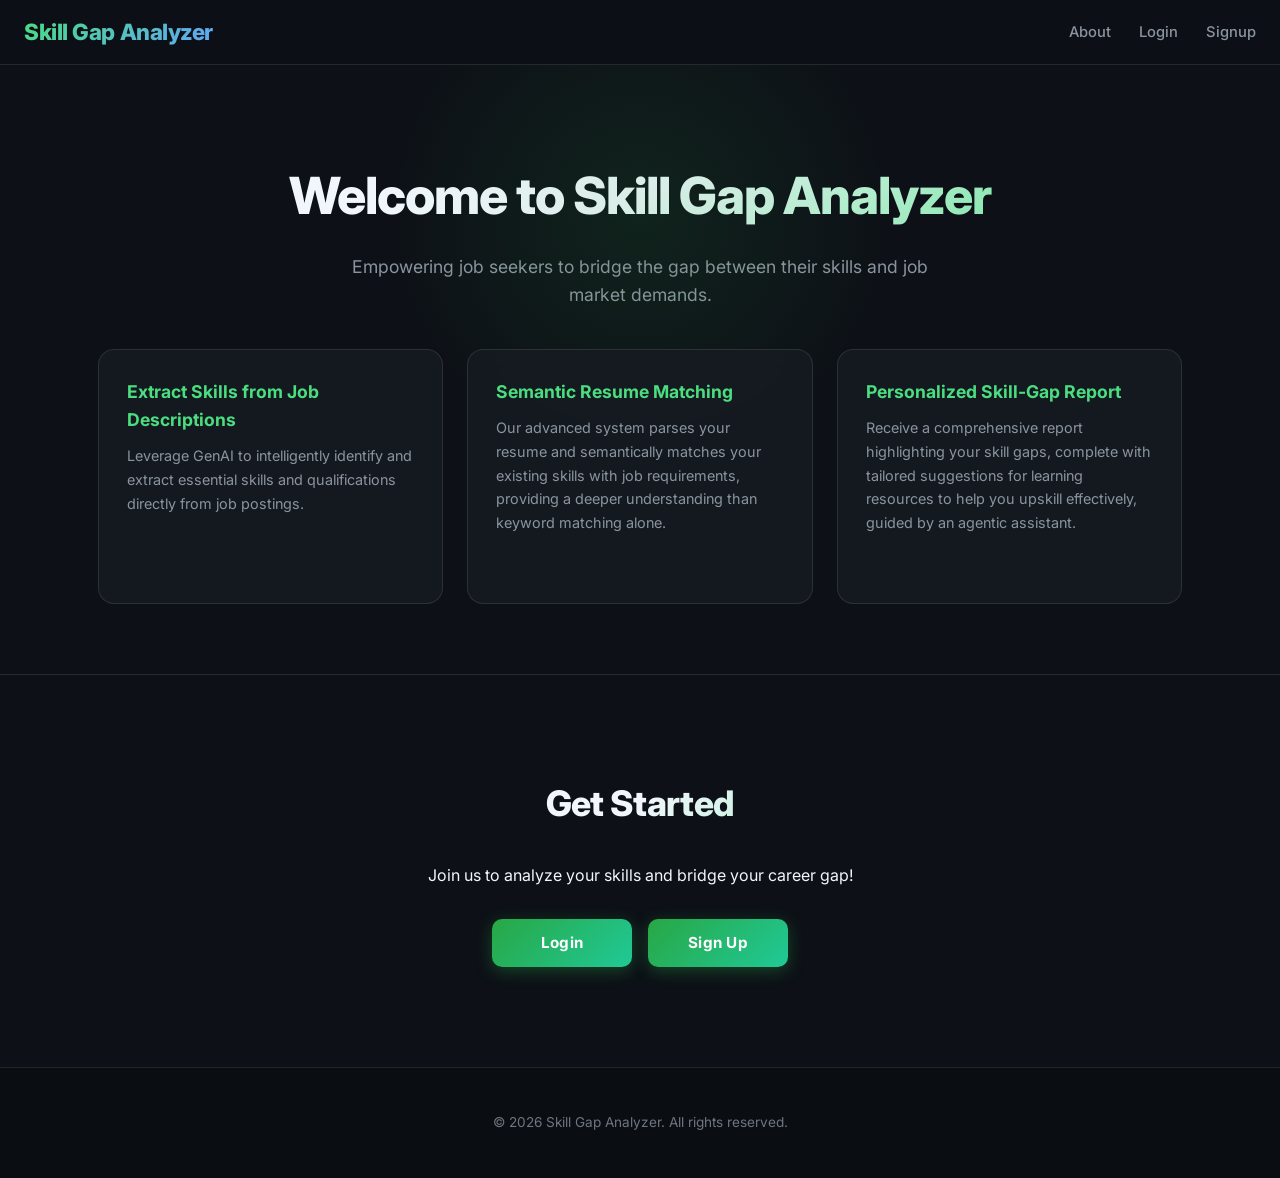
==== frontend/index.html @ 2417e0c7 "Developed the Analyze Skill Gap module" ====
<!DOCTYPE html>
<html lang="en">
<head>
    <meta charset="UTF-8">
    <meta name="viewport" content="width=device-width, initial-scale=1.0">
    <title>Skill Gap Analyzer - About</title>
    <link rel="preconnect" href="https://fonts.googleapis.com">
    <link rel="preconnect" href="https://fonts.gstatic.com" crossorigin>
    <link href="https://fonts.googleapis.com/css2?family=Inter:wght@300;400;500;600;700;800&display=swap" rel="stylesheet">
    <link rel="stylesheet" href="css/style.css">
</head>
<body>
    <header>
        <nav>
            <div class="logo">Skill Gap Analyzer</div>
            <div class="nav-links">
                <a href="index.html">About</a>
                <a href="login.html">Login</a>
                <a href="signup.html">Signup</a>
            </div>
        </nav>
    </header>

    <main>
        <section id="about" class="hero">
            <div class="container">
                <h1>Welcome to Skill Gap Analyzer</h1>
                <p>Empowering job seekers to bridge the gap between their skills and job market demands.</p>
                <div class="features">
                    <div class="feature-item">
                        <h3>Extract Skills from Job Descriptions</h3>
                        <p>Leverage GenAI to intelligently identify and extract essential skills and qualifications directly from job postings.</p>
                    </div>
                    <div class="feature-item">
                        <h3>Semantic Resume Matching</h3>
                        <p>Our advanced system parses your resume and semantically matches your existing skills with job requirements, providing a deeper understanding than keyword matching alone.</p>
                    </div>
                    <div class="feature-item">
                        <h3>Personalized Skill-Gap Report</h3>
                        <p>Receive a comprehensive report highlighting your skill gaps, complete with tailored suggestions for learning resources to help you upskill effectively, guided by an agentic assistant.</p>
                    </div>
                </div>
            </div>
        </section>

        <section id="auth-options" class="auth-section">
            <div class="container">
                <h2>Get Started</h2>
                <p>Join us to analyze your skills and bridge your career gap!</p>
                <div class="auth-buttons">
                    <a href="login.html" class="btn">Login</a>
                    <a href="signup.html" class="btn">Sign Up</a>
                </div>
            </div>
        </section>
    </main>

    <footer>
        <div class="container">
            <p>&copy; 2026 Skill Gap Analyzer. All rights reserved.</p>
        </div>
    </footer>

    <script src="js/script.js"></script>
</body>
</html>
---- frontend/css/style.css ----
/* =============================================
   Skill Gap Analyzer — Global Dark Theme
   Matches the premium look of skill-gap-reports
   ============================================= */

@import url('https://fonts.googleapis.com/css2?family=Inter:wght@300;400;500;600;700;800&display=swap');

/* ---------- CSS Variables ---------- */
:root {
    --brand:        #28a745;
    --brand-light:  #4ade80;
    --brand-glow:   rgba(40, 167, 69, 0.35);
    --blue-accent:  #6366f1;
    --amber:        #f59e0b;

    --bg-dark:   #0d1117;
    --bg-card:   rgba(22, 27, 34, 0.90);
    --bg-glass:  rgba(255, 255, 255, 0.05);
    --border:    rgba(255, 255, 255, 0.10);

    --text-primary: #f0f6fc;
    --text-muted:   #8b949e;
    --text-subtle:  #6e7681;

    --radius:    16px;
    --radius-sm: 10px;
    --shadow-card: 0 8px 32px rgba(0, 0, 0, 0.45);
}

/* ---------- Reset & Base ---------- */
*, *::before, *::after { box-sizing: border-box; margin: 0; padding: 0; }

body {
    font-family: 'Inter', Arial, sans-serif;
    background-color: var(--bg-dark);
    color: var(--text-primary);
    line-height: 1.6;
    min-height: 100vh;
}

.container {
    width: 90%;
    max-width: 1200px;
    margin: 0 auto;
    padding: 20px 0;
}

/* ---------- Header & Nav ---------- */
header {
    background: rgba(13, 17, 23, 0.95);
    border-bottom: 1px solid var(--border);
    backdrop-filter: blur(12px);
    position: sticky;
    top: 0;
    z-index: 100;
    padding: 0;
}

header nav {
    display: flex;
    justify-content: space-between;
    align-items: center;
    padding: 14px 24px;
}

.logo {
    font-size: 1.4em;
    font-weight: 800;
    background: linear-gradient(135deg, var(--brand-light) 0%, #60a5fa 100%);
    -webkit-background-clip: text;
    -webkit-text-fill-color: transparent;
    background-clip: text;
    letter-spacing: -0.02em;
}

.nav-links a {
    color: var(--text-muted);
    text-decoration: none;
    margin-left: 24px;
    font-weight: 500;
    font-size: 0.92rem;
    transition: color 0.2s;
    position: relative;
}

.nav-links a::after {
    content: '';
    position: absolute;
    bottom: -3px; left: 0; right: 0;
    height: 2px;
    background: var(--brand-light);
    transform: scaleX(0);
    transition: transform 0.2s;
    border-radius: 2px;
}

.nav-links a:hover { color: var(--text-primary); }
.nav-links a:hover::after { transform: scaleX(1); }

/* ---------- Hero / Page Banner ---------- */
.hero {
    background: transparent;
    padding: 70px 0 50px;
    text-align: center;
    border-bottom: 1px solid var(--border);
    position: relative;
    overflow: hidden;
}

/* Subtle gradient orb behind hero */
.hero::before {
    content: '';
    position: absolute;
    width: 500px; height: 500px;
    background: radial-gradient(circle, rgba(40,167,69,0.12) 0%, transparent 70%);
    top: -100px; left: 50%; transform: translateX(-50%);
    pointer-events: none;
}

.hero h1 {
    font-size: clamp(2rem, 5vw, 3.2rem);
    font-weight: 800;
    letter-spacing: -0.02em;
    background: linear-gradient(135deg, var(--text-primary) 50%, var(--brand-light));
    -webkit-background-clip: text;
    -webkit-text-fill-color: transparent;
    background-clip: text;
    margin-bottom: 16px;
}

.hero p {
    font-size: 1.1rem;
    color: var(--text-muted);
    max-width: 600px;
    margin: 0 auto 40px;
}

/* ---------- Feature Cards ---------- */
.features, .dashboard-features {
    display: flex;
    justify-content: center;
    flex-wrap: wrap;
    gap: 24px;
    margin-top: 40px;
}

.feature-item {
    background: var(--bg-card);
    border: 1px solid var(--border);
    border-radius: var(--radius);
    padding: 28px;
    width: 30%;
    min-width: 260px;
    text-align: left;
    transition: transform 0.25s ease, box-shadow 0.25s ease, border-color 0.25s;
    cursor: default;
    backdrop-filter: blur(10px);
}

.feature-item:hover {
    transform: translateY(-4px);
    box-shadow: var(--shadow-card);
    border-color: rgba(74, 222, 128, 0.25);
}

.feature-item h3 {
    font-size: 1.1rem;
    font-weight: 700;
    color: var(--brand-light);
    margin-bottom: 10px;
}

.feature-item p {
    font-size: 0.9rem;
    color: var(--text-muted);
    line-height: 1.65;
}

/* ---------- Auth Sections ---------- */
.auth-section {
    padding: 80px 0;
    text-align: center;
}

.auth-section h2 {
    font-size: 2.2rem;
    font-weight: 800;
    background: linear-gradient(135deg, var(--text-primary) 50%, var(--brand-light));
    -webkit-background-clip: text;
    -webkit-text-fill-color: transparent;
    background-clip: text;
    margin-bottom: 32px;
    letter-spacing: -0.02em;
}

.auth-form {
    background: var(--bg-card);
    border: 1px solid var(--border);
    border-radius: var(--radius);
    padding: 40px;
    max-width: 420px;
    margin: 0 auto;
    text-align: left;
    backdrop-filter: blur(20px);
    box-shadow: var(--shadow-card);
}

/* ---------- Form Elements ---------- */
.form-group {
    margin-bottom: 20px;
}

.form-group label {
    display: block;
    margin-bottom: 8px;
    font-weight: 600;
    font-size: 0.85rem;
    color: var(--text-muted);
    letter-spacing: 0.02em;
}

.form-group input[type="text"],
.form-group input[type="email"],
.form-group input[type="password"],
.form-group input[type="url"],
.form-group select,
.form-group textarea {
    width: 100%;
    padding: 12px 14px;
    background: rgba(255, 255, 255, 0.06);
    border: 1px solid rgba(255, 255, 255, 0.12);
    border-radius: var(--radius-sm);
    color: var(--text-primary);
    font-size: 0.95rem;
    font-family: 'Inter', sans-serif;
    transition: border-color 0.2s, box-shadow 0.2s;
}

.form-group input::placeholder,
.form-group textarea::placeholder { color: var(--text-subtle); }

.form-group input:focus,
.form-group select:focus,
.form-group textarea:focus {
    outline: none;
    border-color: var(--brand);
    box-shadow: 0 0 0 3px var(--brand-glow);
}

.form-group input[readonly] {
    opacity: 0.6;
    cursor: not-allowed;
}

.form-group select {
    appearance: none;
    -webkit-appearance: none;
    background-image: url("data:image/svg+xml,%3Csvg xmlns='http://www.w3.org/2000/svg' width='12' height='8' fill='none'%3E%3Cpath d='M1 1l5 5 5-5' stroke='%238b949e' stroke-width='2' stroke-linecap='round'/%3E%3C/svg%3E");
    background-repeat: no-repeat;
    background-position: right 14px center;
    padding-right: 38px;
    cursor: pointer;
}

.form-group select option { background: #1c2128; color: var(--text-primary); }

.form-group textarea { resize: vertical; min-height: 100px; }

/* ---------- Buttons ---------- */
.btn {
    display: inline-flex;
    align-items: center;
    justify-content: center;
    padding: 12px 24px;
    background: linear-gradient(135deg, var(--brand) 0%, #20c997 100%);
    color: white;
    border: none;
    border-radius: var(--radius-sm);
    font-size: 0.95rem;
    font-weight: 700;
    font-family: 'Inter', sans-serif;
    cursor: pointer;
    transition: all 0.25s ease;
    text-decoration: none;
    letter-spacing: 0.02em;
    box-shadow: 0 4px 16px rgba(40, 167, 69, 0.35);
    width: 100%;
    box-sizing: border-box;
}

.btn:hover {
    transform: translateY(-2px);
    box-shadow: 0 8px 24px rgba(40, 167, 69, 0.5);
}

.btn:active { transform: translateY(0); }

.secondary-btn {
    background: transparent;
    border: 1px solid var(--border);
    color: var(--text-muted);
    box-shadow: none;
}

.secondary-btn:hover {
    background: var(--bg-glass);
    border-color: rgba(255,255,255,0.2);
    color: var(--text-primary);
    box-shadow: none;
}

/* Auth form links */
.auth-form p { margin-top: 20px; text-align: center; color: var(--text-muted); font-size: 0.9rem; }
.auth-form p a { color: var(--brand-light); text-decoration: none; font-weight: 600; }
.auth-form p a:hover { text-decoration: underline; }

/* Auth buttons row */
.auth-buttons {
    display: flex;
    justify-content: center;
    gap: 16px;
    margin-top: 30px;
    flex-wrap: wrap;
}

.auth-buttons .btn {
    width: auto;
    min-width: 140px;
}

/* ---------- CTA buttons row ---------- */
.cta-buttons {
    display: flex;
    justify-content: center;
    gap: 16px;
    margin-top: 36px;
    flex-wrap: wrap;
}

.cta-buttons .btn {
    width: auto;
    min-width: 160px;
}

/* ---------- Footer ---------- */
footer {
    background: #0a0d11;
    border-top: 1px solid var(--border);
    text-align: center;
    padding: 24px 0;
    margin-top: 0;
}

footer p {
    color: var(--text-subtle);
    font-size: 0.85rem;
    margin: 0;
}

/* ---------- Utility ---------- */
.hidden { display: none !important; }

/* ---------- Responsive ---------- */
@media (max-width: 768px) {
    header nav { flex-direction: column; gap: 12px; padding: 16px; }
    .nav-links a { margin: 0 10px; }
    .hero { padding: 50px 0 36px; }
    .auth-form { padding: 28px 20px; }
    .feature-item { width: 80%; }
}

@media (max-width: 480px) {
    .logo { font-size: 1.2em; }
    .nav-links a { margin: 0 6px; font-size: 0.85rem; }
    .hero { padding: 40px 0 28px; }
    .auth-form { width: 95%; padding: 20px 16px; }
    .auth-section { padding: 50px 0; }
    .feature-item { width: 95%; }
}
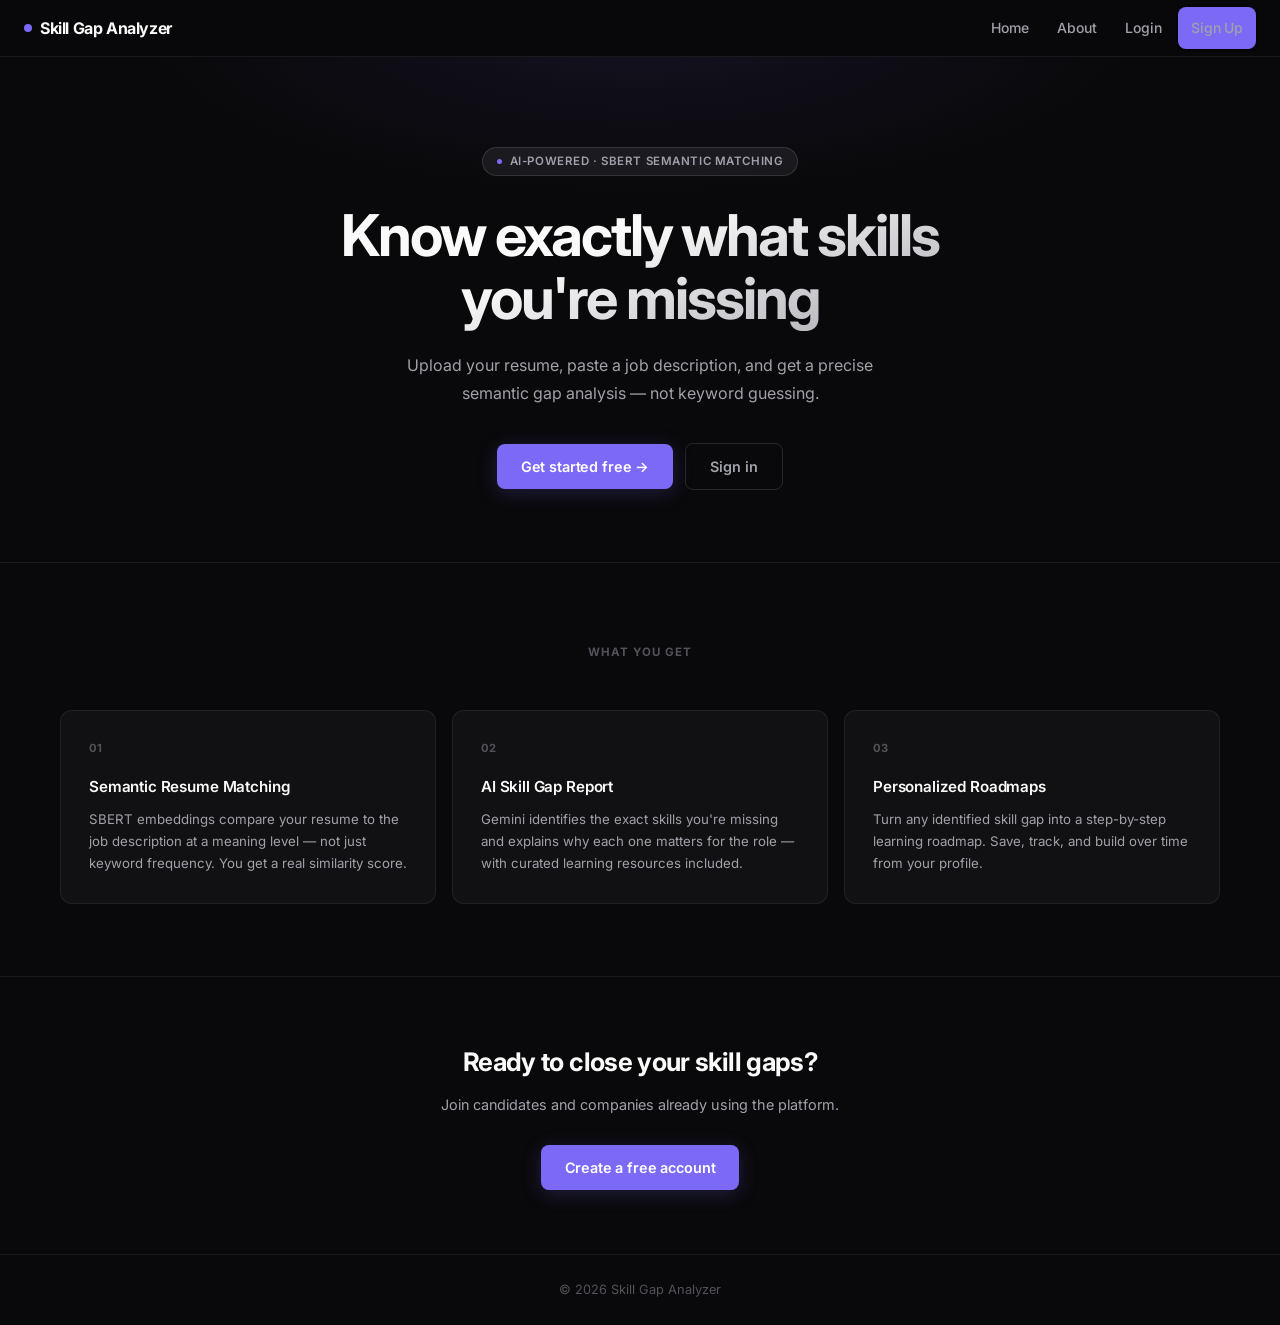
==== commit 04e2450b: "Major Release: Backend modularization, SBERT integration, and new AI features - Refactored backend i" ====
--- a/frontend/index.html
+++ b/frontend/index.html
@@ -1,55 +1,316 @@
 <!DOCTYPE html>
 <html lang="en">
+
 <head>
     <meta charset="UTF-8">
     <meta name="viewport" content="width=device-width, initial-scale=1.0">
-    <title>Skill Gap Analyzer - About</title>
+    <meta name="theme-color" content="#09090b">
+    <meta name="description"
+        content="Bridge the gap between your skills and job market demands with AI-powered semantic analysis and personalized learning roadmaps.">
+    <link rel="icon"
+        href="data:image/svg+xml,<svg xmlns='http://www.w3.org/2000/svg' viewBox='0 0 100 100'><text y='.9em' font-size='90'>◎</text></svg>">
+    <title>Skill Gap Analyzer — Bridge Your Career Gap</title>
     <link rel="preconnect" href="https://fonts.googleapis.com">
     <link rel="preconnect" href="https://fonts.gstatic.com" crossorigin>
-    <link href="https://fonts.googleapis.com/css2?family=Inter:wght@300;400;500;600;700;800&display=swap" rel="stylesheet">
+    <link
+        href="https://fonts.googleapis.com/css2?family=Inter:ital,opsz,wght@0,14..32,400;0,14..32,500;0,14..32,600;0,14..32,700;1,14..32,400&display=swap"
+        rel="stylesheet">
     <link rel="stylesheet" href="css/style.css">
+    <style>
+        /* ── Landing-page-specific overrides ── */
+        .landing-hero {
+            padding: 88px 0 72px;
+            text-align: center;
+            border-bottom: 1px solid var(--border);
+            position: relative;
+            overflow: hidden;
+        }
+
+        .landing-hero::before {
+            content: '';
+            position: absolute;
+            inset: 0;
+            background: radial-gradient(ellipse 60% 50% at 50% -5%, rgba(124, 106, 247, 0.09) 0%, transparent 65%);
+            pointer-events: none;
+        }
+
+        .landing-hero .eyebrow {
+            display: inline-flex;
+            align-items: center;
+            gap: 8px;
+            padding: 4px 14px;
+            border: 1px solid var(--border-md);
+            border-radius: var(--radius-pill);
+            font-size: 0.72rem;
+            font-weight: 600;
+            color: var(--text-2);
+            letter-spacing: 0.05em;
+            text-transform: uppercase;
+            background: var(--bg-raised);
+            margin-bottom: 28px;
+        }
+
+        .landing-hero h1 {
+            font-size: clamp(2.2rem, 5.5vw, 3.6rem);
+            font-weight: 700;
+            letter-spacing: -0.035em;
+            line-height: 1.1;
+            background: linear-gradient(160deg, var(--text-1) 40%, var(--text-2) 100%);
+            -webkit-background-clip: text;
+            -webkit-text-fill-color: transparent;
+            background-clip: text;
+            margin-bottom: 20px;
+            max-width: 720px;
+            margin-left: auto;
+            margin-right: auto;
+        }
+
+        .landing-hero p {
+            font-size: 1rem;
+            color: var(--text-2);
+            max-width: 480px;
+            margin: 0 auto 36px;
+            line-height: 1.75;
+        }
+
+        .hero-cta {
+            display: flex;
+            align-items: center;
+            justify-content: center;
+            gap: 12px;
+            flex-wrap: wrap;
+        }
+
+        .hero-cta .btn-primary {
+            display: inline-flex;
+            align-items: center;
+            gap: 8px;
+            padding: 11px 24px;
+            background: var(--accent);
+            color: white;
+            border: none;
+            border-radius: var(--radius-sm);
+            font-size: 0.9rem;
+            font-weight: 600;
+            font-family: inherit;
+            cursor: pointer;
+            text-decoration: none;
+            letter-spacing: -0.01em;
+            transition: background 0.15s, box-shadow 0.15s, transform 0.15s;
+            box-shadow: var(--shadow-accent);
+        }
+
+        .hero-cta .btn-primary:hover {
+            background: #6d5ce6;
+            transform: translateY(-1px);
+            box-shadow: 0 6px 28px rgba(124, 106, 247, 0.35);
+        }
+
+        .hero-cta .btn-ghost {
+            display: inline-flex;
+            align-items: center;
+            gap: 8px;
+            padding: 11px 24px;
+            background: transparent;
+            color: var(--text-2);
+            border: 1px solid var(--border-md);
+            border-radius: var(--radius-sm);
+            font-size: 0.9rem;
+            font-weight: 600;
+            font-family: inherit;
+            cursor: pointer;
+            text-decoration: none;
+            transition: border-color 0.15s, color 0.15s, background 0.15s;
+        }
+
+        .hero-cta .btn-ghost:hover {
+            border-color: var(--border-lg);
+            color: var(--text-1);
+            background: rgba(255, 255, 255, 0.04);
+        }
+
+        /* ── Feature Section ── */
+        .features-section {
+            padding: 80px 0 72px;
+        }
+
+        .features-section-label {
+            font-size: 0.72rem;
+            font-weight: 700;
+            letter-spacing: 0.08em;
+            text-transform: uppercase;
+            color: var(--text-3);
+            text-align: center;
+            margin-bottom: 48px;
+        }
+
+        .features-grid {
+            display: grid;
+            grid-template-columns: repeat(3, 1fr);
+            gap: 16px;
+        }
+
+        .feature-card {
+            background: var(--bg-surface);
+            border: 1px solid var(--border);
+            border-radius: var(--radius);
+            padding: 28px;
+            transition: border-color 0.15s, transform 0.15s, box-shadow 0.15s;
+            position: relative;
+            overflow: hidden;
+        }
+
+        .feature-card::before {
+            content: '';
+            position: absolute;
+            left: 0;
+            top: 20px;
+            bottom: 20px;
+            width: 2px;
+            background: var(--accent);
+            border-radius: 0 2px 2px 0;
+            opacity: 0;
+            transition: opacity 0.15s;
+        }
+
+        .feature-card:hover {
+            border-color: var(--border-md);
+            transform: translateY(-2px);
+            box-shadow: var(--shadow-md);
+        }
+
+        .feature-card:hover::before {
+            opacity: 1;
+        }
+
+        .feature-num {
+            font-size: 0.7rem;
+            font-weight: 700;
+            color: var(--text-3);
+            letter-spacing: 0.04em;
+            margin-bottom: 16px;
+            display: block;
+        }
+
+        .feature-card h3 {
+            font-size: 0.95rem;
+            font-weight: 600;
+            color: var(--text-1);
+            margin-bottom: 10px;
+            letter-spacing: -0.01em;
+        }
+
+        .feature-card p {
+            font-size: 0.83rem;
+            color: var(--text-2);
+            line-height: 1.65;
+        }
+
+        /* ── CTA Bottom ── */
+        .cta-bottom {
+            padding: 64px 0;
+            border-top: 1px solid var(--border);
+            text-align: center;
+        }
+
+        .cta-bottom h2 {
+            font-size: 1.6rem;
+            font-weight: 700;
+            color: var(--text-1);
+            letter-spacing: -0.025em;
+            margin-bottom: 10px;
+        }
+
+        .cta-bottom p {
+            font-size: 0.9rem;
+            color: var(--text-2);
+            margin-bottom: 28px;
+        }
+
+        @media (max-width: 900px) {
+            .features-grid {
+                grid-template-columns: 1fr 1fr;
+            }
+        }
+
+        @media (max-width: 600px) {
+            .features-grid {
+                grid-template-columns: 1fr;
+            }
+
+            .landing-hero {
+                padding: 60px 0 48px;
+            }
+        }
+    </style>
 </head>
+
 <body>
     <header>
         <nav>
             <div class="logo">Skill Gap Analyzer</div>
             <div class="nav-links">
-                <a href="index.html">About</a>
+                <a href="index.html">Home</a>
+                <a href="index.html#about">About</a>
                 <a href="login.html">Login</a>
-                <a href="signup.html">Signup</a>
+                <a href="signup.html" class="btn">Sign Up</a>
             </div>
         </nav>
     </header>
 
     <main>
-        <section id="about" class="hero">
+        <!-- Hero -->
+        <section class="landing-hero">
             <div class="container">
-                <h1>Welcome to Skill Gap Analyzer</h1>
-                <p>Empowering job seekers to bridge the gap between their skills and job market demands.</p>
-                <div class="features">
-                    <div class="feature-item">
-                        <h3>Extract Skills from Job Descriptions</h3>
-                        <p>Leverage GenAI to intelligently identify and extract essential skills and qualifications directly from job postings.</p>
+                <div class="eyebrow">
+                    <span
+                        style="width:5px;height:5px;border-radius:50%;background:var(--accent);display:inline-block;"></span>
+                    AI-Powered · SBERT Semantic Matching
+                </div>
+                <h1>Know exactly what skills you're missing</h1>
+                <p>Upload your resume, paste a job description, and get a precise semantic gap analysis — not keyword
+                    guessing.</p>
+                <div class="hero-cta">
+                    <a href="signup.html" class="btn-primary">Get started free →</a>
+                    <a href="login.html" class="btn-ghost">Sign in</a>
+                </div>
+            </div>
+        </section>
+
+        <!-- Features -->
+        <section class="features-section">
+            <div class="container">
+                <p class="features-section-label">What you get</p>
+                <div class="features-grid">
+                    <div class="feature-card">
+                        <span class="feature-num">01</span>
+                        <h3>Semantic Resume Matching</h3>
+                        <p>SBERT embeddings compare your resume to the job description at a meaning level — not just
+                            keyword frequency. You get a real similarity score.</p>
                     </div>
-                    <div class="feature-item">
-                        <h3>Semantic Resume Matching</h3>
-                        <p>Our advanced system parses your resume and semantically matches your existing skills with job requirements, providing a deeper understanding than keyword matching alone.</p>
+                    <div class="feature-card">
+                        <span class="feature-num">02</span>
+                        <h3>AI Skill Gap Report</h3>
+                        <p>Gemini identifies the exact skills you're missing and explains why each one matters for the
+                            role — with curated learning resources included.</p>
                     </div>
-                    <div class="feature-item">
-                        <h3>Personalized Skill-Gap Report</h3>
-                        <p>Receive a comprehensive report highlighting your skill gaps, complete with tailored suggestions for learning resources to help you upskill effectively, guided by an agentic assistant.</p>
+                    <div class="feature-card">
+                        <span class="feature-num">03</span>
+                        <h3>Personalized Roadmaps</h3>
+                        <p>Turn any identified skill gap into a step-by-step learning roadmap. Save, track, and build
+                            over time from your profile.</p>
                     </div>
                 </div>
             </div>
         </section>
 
-        <section id="auth-options" class="auth-section">
+        <!-- CTA Bottom -->
+        <section class="cta-bottom">
             <div class="container">
-                <h2>Get Started</h2>
-                <p>Join us to analyze your skills and bridge your career gap!</p>
-                <div class="auth-buttons">
-                    <a href="login.html" class="btn">Login</a>
-                    <a href="signup.html" class="btn">Sign Up</a>
+                <h2>Ready to close your skill gaps?</h2>
+                <p>Join candidates and companies already using the platform.</p>
+                <div class="hero-cta">
+                    <a href="signup.html" class="btn-primary">Create a free account</a>
                 </div>
             </div>
         </section>
@@ -57,10 +318,13 @@
 
     <footer>
         <div class="container">
-            <p>&copy; 2026 Skill Gap Analyzer. All rights reserved.</p>
+            <p>© 2026 Skill Gap Analyzer</p>
         </div>
     </footer>
 
     <script src="js/script.js"></script>
+
+
 </body>
+
 </html>
--- a/frontend/css/style.css
+++ b/frontend/css/style.css
@@ -1,222 +1,319 @@
-/* =============================================
-   Skill Gap Analyzer — Global Dark Theme
-   Matches the premium look of skill-gap-reports
-   ============================================= */
-
-@import url('https://fonts.googleapis.com/css2?family=Inter:wght@300;400;500;600;700;800&display=swap');
-
-/* ---------- CSS Variables ---------- */
+/* =====================================================================
+   Skill Gap Analyzer — Global Design System v3
+   Premium Neutral Dark · Inspired by Linear, Vercel, Stripe
+   ===================================================================== */
+
+@import url('https://fonts.googleapis.com/css2?family=Inter:ital,opsz,wght@0,14..32,300;0,14..32,400;0,14..32,500;0,14..32,600;0,14..32,700;1,14..32,400&display=swap');
+
+/* ─── Design Tokens ──────────────────────────────────────────────────── */
 :root {
-    --brand:        #28a745;
-    --brand-light:  #4ade80;
-    --brand-glow:   rgba(40, 167, 69, 0.35);
-    --blue-accent:  #6366f1;
-    --amber:        #f59e0b;
-
-    --bg-dark:   #0d1117;
-    --bg-card:   rgba(22, 27, 34, 0.90);
-    --bg-glass:  rgba(255, 255, 255, 0.05);
-    --border:    rgba(255, 255, 255, 0.10);
-
-    --text-primary: #f0f6fc;
-    --text-muted:   #8b949e;
-    --text-subtle:  #6e7681;
-
-    --radius:    16px;
-    --radius-sm: 10px;
-    --shadow-card: 0 8px 32px rgba(0, 0, 0, 0.45);
-}
-
-/* ---------- Reset & Base ---------- */
+    /* Backgrounds */
+    --bg-base:    #09090b;
+    --bg-surface: #111113;
+    --bg-raised:  #18181b;
+    --bg-overlay: rgba(9, 9, 11, 0.85);
+
+    /* Borders */
+    --border:     rgba(255, 255, 255, 0.07);
+    --border-md:  rgba(255, 255, 255, 0.12);
+    --border-lg:  rgba(255, 255, 255, 0.18);
+
+    /* Accent — single, restrained violet */
+    --accent:       #7c6af7;
+    --accent-light: #a78bfa;
+    --accent-dim:   rgba(124, 106, 247, 0.14);
+    --accent-glow:  rgba(124, 106, 247, 0.28);
+
+    /* Semantic status */
+    --green:  #22c55e;
+    --green-dim: rgba(34, 197, 94, 0.12);
+    --amber:  #f59e0b;
+    --amber-dim: rgba(245, 158, 11, 0.12);
+    --red:    #ef4444;
+    --red-dim:   rgba(239, 68, 68, 0.12);
+
+    /* Typography */
+    --text-1: #fafafa;
+    --text-2: #a1a1aa;
+    --text-3: #52525b;
+
+    /* Spacing scale (8px grid) */
+    --space-1: 4px;
+    --space-2: 8px;
+    --space-3: 12px;
+    --space-4: 16px;
+    --space-5: 20px;
+    --space-6: 24px;
+    --space-8: 32px;
+    --space-10: 40px;
+    --space-12: 48px;
+
+    /* Radii */
+    --radius:    12px;
+    --radius-sm: 8px;
+    --radius-xs: 6px;
+    --radius-pill: 999px;
+
+    /* Shadows */
+    --shadow-sm:  0 1px 3px rgba(0,0,0,0.4), 0 1px 2px rgba(0,0,0,0.3);
+    --shadow-md:  0 4px 16px rgba(0,0,0,0.45);
+    --shadow-lg:  0 12px 40px rgba(0,0,0,0.55);
+    --shadow-accent: 0 4px 20px rgba(124,106,247,0.22);
+
+    /* Legacy aliases (keeps Phase 1-2 JS working) */
+    --brand:       var(--accent);
+    --brand-light: var(--accent-light);
+    --brand-glow:  var(--accent-glow);
+    --blue-accent: var(--accent);
+    --bg-dark:     var(--bg-base);
+    --bg-card:     var(--bg-surface);
+    --bg-glass:    rgba(255,255,255,0.04);
+    --text-primary: var(--text-1);
+    --text-muted:   var(--text-2);
+    --text-subtle:  var(--text-3);
+}
+
+/* ─── Reset & Base ───────────────────────────────────────────────────── */
 *, *::before, *::after { box-sizing: border-box; margin: 0; padding: 0; }
 
+html { scroll-behavior: smooth; }
+
 body {
-    font-family: 'Inter', Arial, sans-serif;
-    background-color: var(--bg-dark);
-    color: var(--text-primary);
-    line-height: 1.6;
+    font-family: 'Inter', -apple-system, BlinkMacSystemFont, 'Segoe UI', sans-serif;
+    background-color: var(--bg-base);
+    color: var(--text-1);
+    line-height: 1.65;
     min-height: 100vh;
-}
-
+    -webkit-font-smoothing: antialiased;
+    -moz-osx-font-smoothing: grayscale;
+}
+
+/* ─── Layout ─────────────────────────────────────────────────────────── */
 .container {
-    width: 90%;
-    max-width: 1200px;
+    width: 92%;
+    max-width: 1160px;
     margin: 0 auto;
-    padding: 20px 0;
-}
-
-/* ---------- Header & Nav ---------- */
+}
+
+/* ─── Header & Nav ───────────────────────────────────────────────────── */
 header {
-    background: rgba(13, 17, 23, 0.95);
+    background: rgba(9, 9, 11, 0.92);
     border-bottom: 1px solid var(--border);
-    backdrop-filter: blur(12px);
+    backdrop-filter: blur(16px) saturate(180%);
+    -webkit-backdrop-filter: blur(16px) saturate(180%);
     position: sticky;
     top: 0;
     z-index: 100;
-    padding: 0;
 }
 
 header nav {
     display: flex;
     justify-content: space-between;
     align-items: center;
-    padding: 14px 24px;
-}
-
+    padding: 0 var(--space-6);
+    height: 56px;
+    gap: var(--space-6);
+}
+
+/* Logo — clean, no gradient */
 .logo {
-    font-size: 1.4em;
-    font-weight: 800;
-    background: linear-gradient(135deg, var(--brand-light) 0%, #60a5fa 100%);
+    font-size: 1rem;
+    font-weight: 700;
+    color: var(--text-1);
+    letter-spacing: -0.025em;
+    display: flex;
+    align-items: center;
+    gap: var(--space-2);
+    text-decoration: none;
+    white-space: nowrap;
+    flex-shrink: 0;
+}
+
+.logo::before {
+    content: '';
+    display: inline-block;
+    width: 8px;
+    height: 8px;
+    border-radius: 50%;
+    background: var(--accent);
+    flex-shrink: 0;
+}
+
+/* Nav links */
+.nav-links {
+    display: flex;
+    align-items: center;
+    gap: var(--space-1);
+}
+
+.nav-links a {
+    color: var(--text-2);
+    text-decoration: none;
+    font-weight: 500;
+    font-size: 0.875rem;
+    padding: var(--space-2) var(--space-3);
+    border-radius: var(--radius-sm);
+    transition: color 0.15s ease, background 0.15s ease;
+    white-space: nowrap;
+}
+
+.nav-links a:hover {
+    color: var(--text-1);
+    background: rgba(255,255,255,0.05);
+}
+
+/* Logout link — no background change, slightly red on hover */
+#logout-btn {
+    color: var(--text-3);
+    font-size: 0.85rem;
+}
+#logout-btn:hover {
+    color: #fca5a5;
+    background: var(--red-dim);
+}
+
+/* ─── Hero ───────────────────────────────────────────────────────────── */
+.hero {
+    padding: var(--space-12) 0 var(--space-10);
+    text-align: center;
+    border-bottom: 1px solid var(--border);
+    position: relative;
+}
+
+/* One subtle top noise / gradient — not a glowing orb */
+.hero::before {
+    content: '';
+    position: absolute;
+    inset: 0;
+    background: radial-gradient(ellipse 60% 50% at 50% 0%, rgba(124,106,247,0.07) 0%, transparent 70%);
+    pointer-events: none;
+}
+
+.hero h1 {
+    font-size: clamp(2rem, 5vw, 3rem);
+    font-weight: 700;
+    letter-spacing: -0.03em;
+    line-height: 1.15;
+    /* Gradient allowed here — ONE per page */
+    background: linear-gradient(160deg, var(--text-1) 40%, var(--text-2));
     -webkit-background-clip: text;
     -webkit-text-fill-color: transparent;
     background-clip: text;
-    letter-spacing: -0.02em;
-}
-
-.nav-links a {
-    color: var(--text-muted);
-    text-decoration: none;
-    margin-left: 24px;
-    font-weight: 500;
-    font-size: 0.92rem;
-    transition: color 0.2s;
-    position: relative;
-}
-
-.nav-links a::after {
-    content: '';
-    position: absolute;
-    bottom: -3px; left: 0; right: 0;
-    height: 2px;
-    background: var(--brand-light);
-    transform: scaleX(0);
-    transition: transform 0.2s;
-    border-radius: 2px;
-}
-
-.nav-links a:hover { color: var(--text-primary); }
-.nav-links a:hover::after { transform: scaleX(1); }
-
-/* ---------- Hero / Page Banner ---------- */
-.hero {
-    background: transparent;
-    padding: 70px 0 50px;
-    text-align: center;
-    border-bottom: 1px solid var(--border);
-    position: relative;
-    overflow: hidden;
-}
-
-/* Subtle gradient orb behind hero */
-.hero::before {
-    content: '';
-    position: absolute;
-    width: 500px; height: 500px;
-    background: radial-gradient(circle, rgba(40,167,69,0.12) 0%, transparent 70%);
-    top: -100px; left: 50%; transform: translateX(-50%);
-    pointer-events: none;
-}
-
-.hero h1 {
-    font-size: clamp(2rem, 5vw, 3.2rem);
-    font-weight: 800;
-    letter-spacing: -0.02em;
-    background: linear-gradient(135deg, var(--text-primary) 50%, var(--brand-light));
-    -webkit-background-clip: text;
-    -webkit-text-fill-color: transparent;
-    background-clip: text;
-    margin-bottom: 16px;
+    margin-bottom: var(--space-4);
 }
 
 .hero p {
-    font-size: 1.1rem;
-    color: var(--text-muted);
-    max-width: 600px;
-    margin: 0 auto 40px;
-}
-
-/* ---------- Feature Cards ---------- */
+    font-size: 1rem;
+    color: var(--text-2);
+    max-width: 520px;
+    margin: 0 auto var(--space-8);
+    line-height: 1.7;
+}
+
+/* ─── Feature Cards ──────────────────────────────────────────────────── */
 .features, .dashboard-features {
     display: flex;
     justify-content: center;
     flex-wrap: wrap;
-    gap: 24px;
-    margin-top: 40px;
+    gap: var(--space-4);
+    margin-top: var(--space-8);
 }
 
 .feature-item {
-    background: var(--bg-card);
+    background: var(--bg-surface);
     border: 1px solid var(--border);
     border-radius: var(--radius);
-    padding: 28px;
+    padding: var(--space-6);
     width: 30%;
     min-width: 260px;
     text-align: left;
-    transition: transform 0.25s ease, box-shadow 0.25s ease, border-color 0.25s;
+    transition: border-color 0.2s ease, box-shadow 0.2s ease, transform 0.2s ease;
     cursor: default;
-    backdrop-filter: blur(10px);
+    position: relative;
+    overflow: hidden;
 }
 
 .feature-item:hover {
-    transform: translateY(-4px);
-    box-shadow: var(--shadow-card);
-    border-color: rgba(74, 222, 128, 0.25);
-}
+    border-color: var(--border-md);
+    transform: translateY(-2px);
+    box-shadow: var(--shadow-md);
+}
+
+/* Left accent bar on hover */
+.feature-item::before {
+    content: '';
+    position: absolute;
+    left: 0; top: 16px; bottom: 16px;
+    width: 3px;
+    background: var(--accent);
+    border-radius: 0 var(--radius-xs) var(--radius-xs) 0;
+    opacity: 0;
+    transition: opacity 0.2s ease;
+}
+
+.feature-item:hover::before { opacity: 1; }
 
 .feature-item h3 {
-    font-size: 1.1rem;
+    font-size: 0.95rem;
+    font-weight: 600;
+    color: var(--text-1);   /* plain white — NOT neon green */
+    margin-bottom: var(--space-2);
+    letter-spacing: -0.01em;
+}
+
+.feature-item p {
+    font-size: 0.85rem;
+    color: var(--text-2);
+    line-height: 1.65;
+}
+
+/* ─── Page section headings ─────────────────────────────────────────── */
+h2, h3 {
+    color: var(--text-1);
+    font-weight: 600;
+    letter-spacing: -0.02em;
+}
+
+/* ─── Auth Section ───────────────────────────────────────────────────── */
+.auth-section {
+    padding: var(--space-12) 0;
+    text-align: center;
+    min-height: calc(100vh - 56px);
+    display: flex;
+    align-items: center;
+    justify-content: center;
+}
+
+.auth-section h2 {
+    font-size: 1.6rem;
     font-weight: 700;
-    color: var(--brand-light);
-    margin-bottom: 10px;
-}
-
-.feature-item p {
-    font-size: 0.9rem;
-    color: var(--text-muted);
-    line-height: 1.65;
-}
-
-/* ---------- Auth Sections ---------- */
-.auth-section {
-    padding: 80px 0;
-    text-align: center;
-}
-
-.auth-section h2 {
-    font-size: 2.2rem;
-    font-weight: 800;
-    background: linear-gradient(135deg, var(--text-primary) 50%, var(--brand-light));
-    -webkit-background-clip: text;
-    -webkit-text-fill-color: transparent;
-    background-clip: text;
-    margin-bottom: 32px;
-    letter-spacing: -0.02em;
+    color: var(--text-1);   /* plain — no gradient on auth heading */
+    margin-bottom: var(--space-8);
+    letter-spacing: -0.025em;
 }
 
 .auth-form {
-    background: var(--bg-card);
-    border: 1px solid var(--border);
+    background: var(--bg-surface);
+    border: 1px solid var(--border-md);
     border-radius: var(--radius);
-    padding: 40px;
-    max-width: 420px;
-    margin: 0 auto;
+    padding: var(--space-8);
+    width: 100%;
+    max-width: 400px;
     text-align: left;
-    backdrop-filter: blur(20px);
-    box-shadow: var(--shadow-card);
-}
-
-/* ---------- Form Elements ---------- */
-.form-group {
-    margin-bottom: 20px;
-}
+    box-shadow: var(--shadow-lg);
+}
+
+/* ─── Form Elements ──────────────────────────────────────────────────── */
+.form-group { margin-bottom: var(--space-5); }
 
 .form-group label {
     display: block;
-    margin-bottom: 8px;
+    margin-bottom: var(--space-2);
+    font-size: 0.8rem;
     font-weight: 600;
-    font-size: 0.85rem;
-    color: var(--text-muted);
+    color: var(--text-2);
     letter-spacing: 0.02em;
+    text-transform: uppercase;
 }
 
 .form-group input[type="text"],
@@ -226,154 +323,245 @@
 .form-group select,
 .form-group textarea {
     width: 100%;
-    padding: 12px 14px;
-    background: rgba(255, 255, 255, 0.06);
-    border: 1px solid rgba(255, 255, 255, 0.12);
+    padding: 10px var(--space-3);
+    background: var(--bg-raised);
+    border: 1px solid var(--border-md);
     border-radius: var(--radius-sm);
-    color: var(--text-primary);
-    font-size: 0.95rem;
-    font-family: 'Inter', sans-serif;
-    transition: border-color 0.2s, box-shadow 0.2s;
+    color: var(--text-1);
+    font-size: 0.9rem;
+    font-family: inherit;
+    transition: border-color 0.15s ease, box-shadow 0.15s ease;
 }
 
 .form-group input::placeholder,
-.form-group textarea::placeholder { color: var(--text-subtle); }
+.form-group textarea::placeholder { color: var(--text-3); }
 
 .form-group input:focus,
 .form-group select:focus,
 .form-group textarea:focus {
     outline: none;
-    border-color: var(--brand);
-    box-shadow: 0 0 0 3px var(--brand-glow);
+    border-color: var(--accent);
+    box-shadow: 0 0 0 3px var(--accent-dim);
 }
 
 .form-group input[readonly] {
-    opacity: 0.6;
+    opacity: 0.5;
     cursor: not-allowed;
 }
 
 .form-group select {
     appearance: none;
     -webkit-appearance: none;
-    background-image: url("data:image/svg+xml,%3Csvg xmlns='http://www.w3.org/2000/svg' width='12' height='8' fill='none'%3E%3Cpath d='M1 1l5 5 5-5' stroke='%238b949e' stroke-width='2' stroke-linecap='round'/%3E%3C/svg%3E");
+    background-image: url("data:image/svg+xml,%3Csvg xmlns='http://www.w3.org/2000/svg' width='12' height='8' fill='none'%3E%3Cpath d='M1 1l5 5 5-5' stroke='%2352525b' stroke-width='2' stroke-linecap='round'/%3E%3C/svg%3E");
     background-repeat: no-repeat;
-    background-position: right 14px center;
-    padding-right: 38px;
+    background-position: right 12px center;
+    padding-right: 36px;
     cursor: pointer;
 }
 
-.form-group select option { background: #1c2128; color: var(--text-primary); }
-
+.form-group select option { background: var(--bg-raised); color: var(--text-1); }
 .form-group textarea { resize: vertical; min-height: 100px; }
 
-/* ---------- Buttons ---------- */
+/* User type radio (prettier) */
+.user-type-group { display: flex; gap: var(--space-3); }
+.user-type-group label {
+    flex: 1;
+    display: flex;
+    align-items: center;
+    justify-content: center;
+    gap: var(--space-2);
+    padding: 10px var(--space-4);
+    border: 1px solid var(--border-md);
+    border-radius: var(--radius-sm);
+    cursor: pointer;
+    font-size: 0.875rem;
+    font-weight: 500;
+    color: var(--text-2);
+    text-transform: none;
+    letter-spacing: 0;
+    transition: all 0.15s ease;
+}
+.user-type-group input[type="radio"] { display: none; }
+.user-type-group input[type="radio"]:checked + span { color: var(--accent-light); }
+.user-type-group label:has(input:checked) {
+    border-color: var(--accent);
+    background: var(--accent-dim);
+    color: var(--accent-light);
+}
+.user-type-group label:hover:not(:has(input:checked)) {
+    border-color: var(--border-lg);
+    color: var(--text-1);
+    background: rgba(255,255,255,0.03);
+}
+
+/* ─── Buttons ────────────────────────────────────────────────────────── */
+
+/* Primary */
 .btn {
     display: inline-flex;
     align-items: center;
     justify-content: center;
-    padding: 12px 24px;
-    background: linear-gradient(135deg, var(--brand) 0%, #20c997 100%);
-    color: white;
-    border: none;
+    gap: var(--space-2);
+    padding: 10px var(--space-5);
+    background: var(--accent);
+    color: #fff;
+    border: 1px solid transparent;
     border-radius: var(--radius-sm);
-    font-size: 0.95rem;
-    font-weight: 700;
-    font-family: 'Inter', sans-serif;
+    font-size: 0.875rem;
+    font-weight: 600;
+    font-family: inherit;
     cursor: pointer;
-    transition: all 0.25s ease;
+    transition: background 0.15s ease, box-shadow 0.15s ease, transform 0.15s ease;
     text-decoration: none;
-    letter-spacing: 0.02em;
-    box-shadow: 0 4px 16px rgba(40, 167, 69, 0.35);
+    letter-spacing: -0.01em;
+    box-shadow: var(--shadow-sm);
     width: 100%;
-    box-sizing: border-box;
 }
 
 .btn:hover {
-    transform: translateY(-2px);
-    box-shadow: 0 8px 24px rgba(40, 167, 69, 0.5);
-}
-
-.btn:active { transform: translateY(0); }
-
+    background: #6d5ce6;
+    box-shadow: var(--shadow-accent);
+    transform: translateY(-1px);
+}
+
+.btn:active { transform: translateY(0); box-shadow: var(--shadow-sm); }
+
+.btn:disabled {
+    opacity: 0.4;
+    cursor: not-allowed;
+    transform: none;
+    box-shadow: none;
+}
+
+/* Secondary */
 .secondary-btn {
     background: transparent;
-    border: 1px solid var(--border);
-    color: var(--text-muted);
+    border: 1px solid var(--border-md);
+    color: var(--text-2);
     box-shadow: none;
 }
 
 .secondary-btn:hover {
-    background: var(--bg-glass);
-    border-color: rgba(255,255,255,0.2);
-    color: var(--text-primary);
+    background: rgba(255,255,255,0.04);
+    border-color: var(--border-lg);
+    color: var(--text-1);
     box-shadow: none;
-}
-
-/* Auth form links */
-.auth-form p { margin-top: 20px; text-align: center; color: var(--text-muted); font-size: 0.9rem; }
-.auth-form p a { color: var(--brand-light); text-decoration: none; font-weight: 600; }
+    transform: none;
+}
+
+/* ─── Auth form links ────────────────────────────────────────────────── */
+.auth-form p {
+    margin-top: var(--space-5);
+    text-align: center;
+    color: var(--text-2);
+    font-size: 0.85rem;
+}
+.auth-form p a {
+    color: var(--accent-light);
+    text-decoration: none;
+    font-weight: 600;
+}
 .auth-form p a:hover { text-decoration: underline; }
 
-/* Auth buttons row */
+/* ─── Button rows ────────────────────────────────────────────────────── */
 .auth-buttons {
     display: flex;
     justify-content: center;
-    gap: 16px;
-    margin-top: 30px;
+    gap: var(--space-3);
+    margin-top: var(--space-6);
     flex-wrap: wrap;
 }
-
-.auth-buttons .btn {
-    width: auto;
-    min-width: 140px;
-}
-
-/* ---------- CTA buttons row ---------- */
+.auth-buttons .btn { width: auto; min-width: 130px; }
+
 .cta-buttons {
     display: flex;
     justify-content: center;
-    gap: 16px;
-    margin-top: 36px;
+    gap: var(--space-3);
+    margin-top: var(--space-8);
     flex-wrap: wrap;
 }
-
-.cta-buttons .btn {
-    width: auto;
-    min-width: 160px;
-}
-
-/* ---------- Footer ---------- */
+.cta-buttons .btn { width: auto; min-width: 150px; }
+
+/* ─── Tag / Badge ────────────────────────────────────────────────────── */
+.tag {
+    display: inline-flex;
+    align-items: center;
+    gap: 6px;
+    padding: 3px 10px;
+    border: 1px solid var(--border-md);
+    border-radius: var(--radius-pill);
+    font-size: 0.72rem;
+    font-weight: 600;
+    color: var(--text-2);
+    letter-spacing: 0.04em;
+    text-transform: uppercase;
+    background: var(--bg-raised);
+}
+
+.tag-accent {
+    border-color: rgba(124,106,247,0.3);
+    color: var(--accent-light);
+    background: var(--accent-dim);
+}
+
+.tag-green  { border-color: rgba(34,197,94,0.3);  color: #86efac; background: var(--green-dim); }
+.tag-amber  { border-color: rgba(245,158,11,0.3); color: #fde68a; background: var(--amber-dim); }
+.tag-red    { border-color: rgba(239,68,68,0.3);  color: #fca5a5; background: var(--red-dim); }
+
+/* ─── Dot pulse (for hero badges) ───────────────────────────────────── */
+.dot-pulse {
+    width: 6px; height: 6px;
+    border-radius: 50%;
+    background: currentColor;
+    animation: dotpulse 2s ease infinite;
+}
+@keyframes dotpulse {
+    0%, 100% { opacity: 1; transform: scale(1); }
+    50%       { opacity: 0.4; transform: scale(0.7); }
+}
+
+/* ─── Divider ────────────────────────────────────────────────────────── */
+.divider {
+    border: none;
+    border-top: 1px solid var(--border);
+    margin: var(--space-6) 0;
+}
+
+/* ─── Footer ─────────────────────────────────────────────────────────── */
 footer {
-    background: #0a0d11;
+    background: var(--bg-base);
     border-top: 1px solid var(--border);
+    padding: var(--space-6) 0;
     text-align: center;
-    padding: 24px 0;
-    margin-top: 0;
 }
 
 footer p {
-    color: var(--text-subtle);
-    font-size: 0.85rem;
-    margin: 0;
-}
-
-/* ---------- Utility ---------- */
+    color: var(--text-3);
+    font-size: 0.8rem;
+}
+
+/* ─── Utility ────────────────────────────────────────────────────────── */
 .hidden { display: none !important; }
 
-/* ---------- Responsive ---------- */
+/* ─── Responsive ─────────────────────────────────────────────────────── */
 @media (max-width: 768px) {
-    header nav { flex-direction: column; gap: 12px; padding: 16px; }
-    .nav-links a { margin: 0 10px; }
-    .hero { padding: 50px 0 36px; }
-    .auth-form { padding: 28px 20px; }
+    header nav {
+        flex-direction: column;
+        height: auto;
+        padding: var(--space-3) var(--space-4);
+        gap: var(--space-2);
+    }
+    .nav-links { flex-wrap: wrap; justify-content: center; }
     .feature-item { width: 80%; }
+    .hero { padding: var(--space-10) 0 var(--space-8); }
+    .auth-form { padding: var(--space-6) var(--space-5); }
 }
 
 @media (max-width: 480px) {
-    .logo { font-size: 1.2em; }
-    .nav-links a { margin: 0 6px; font-size: 0.85rem; }
-    .hero { padding: 40px 0 28px; }
-    .auth-form { width: 95%; padding: 20px 16px; }
-    .auth-section { padding: 50px 0; }
+    .logo { font-size: 0.95rem; }
+    .nav-links a { font-size: 0.82rem; padding: 6px 8px; }
     .feature-item { width: 95%; }
+    .auth-section { padding: var(--space-10) 0; }
+    .cta-buttons { flex-direction: column; align-items: center; }
+    .cta-buttons .btn { width: 100%; max-width: 300px; }
 }
